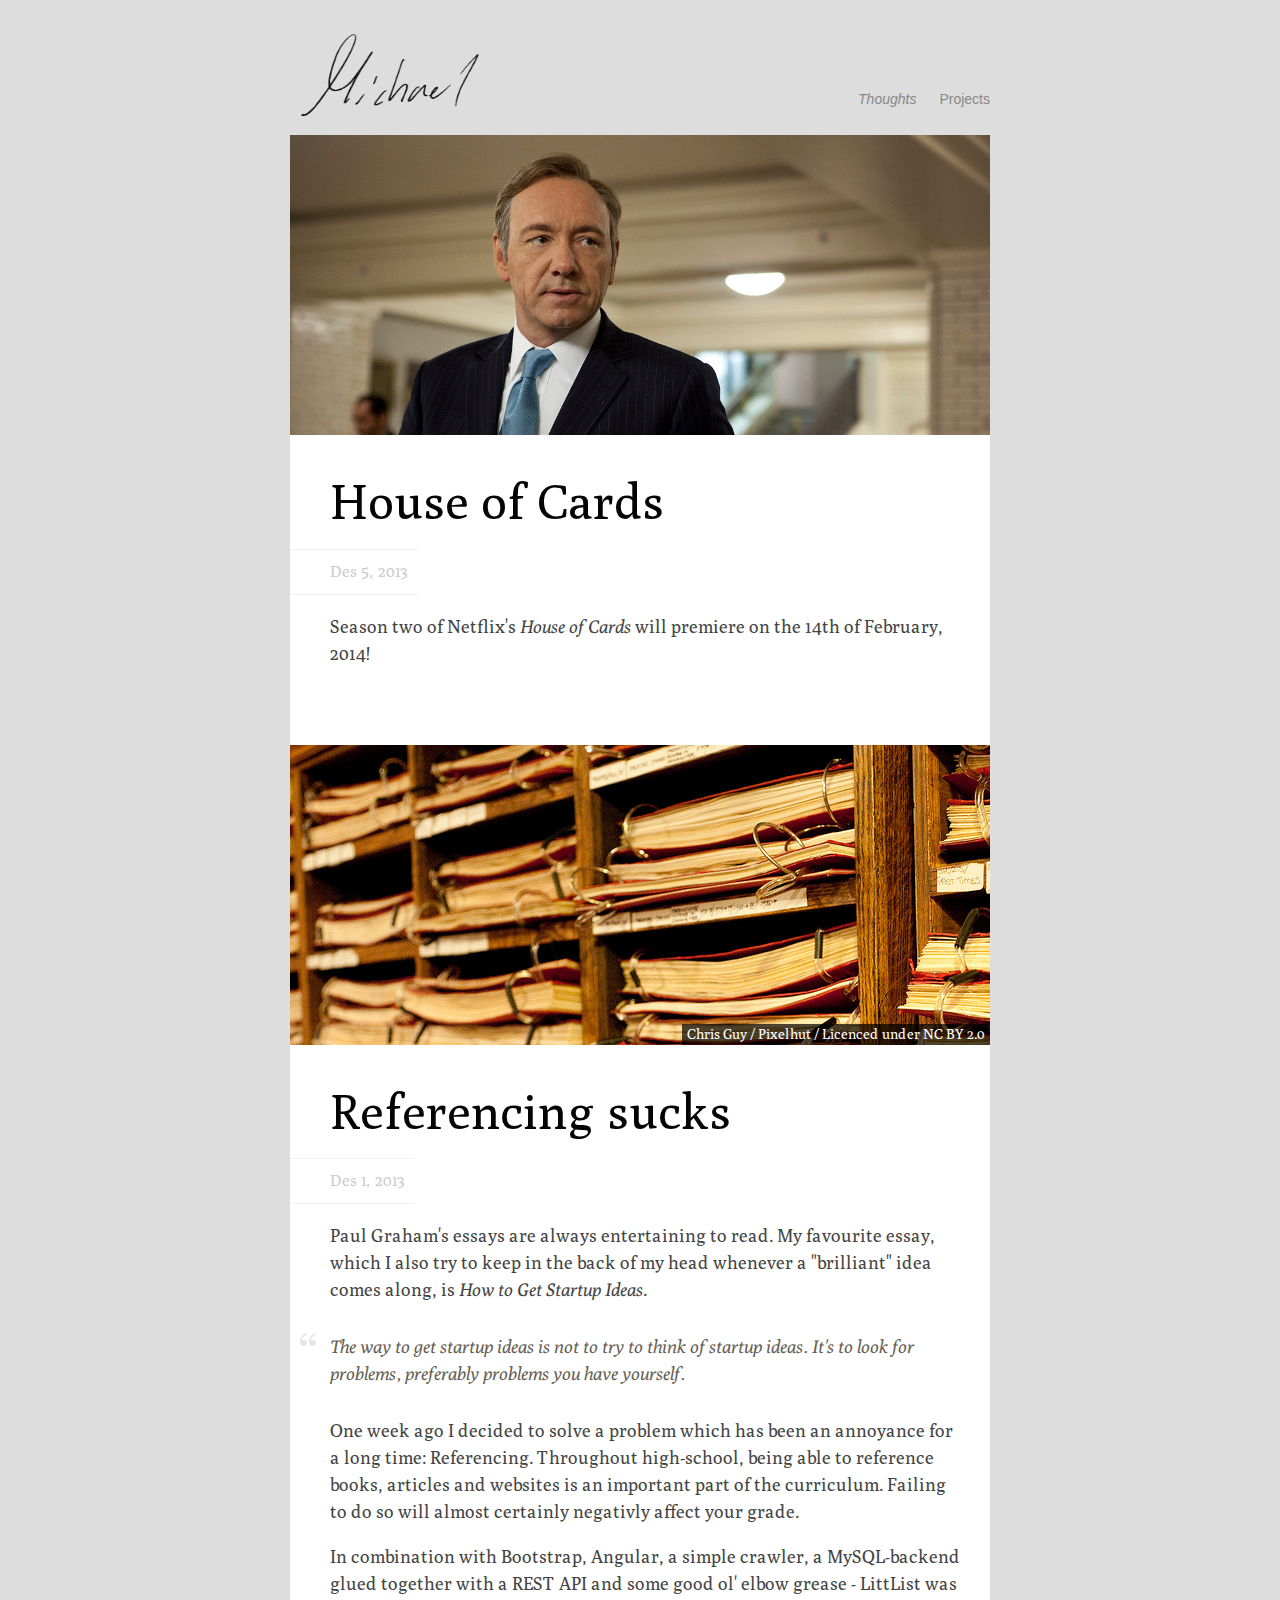
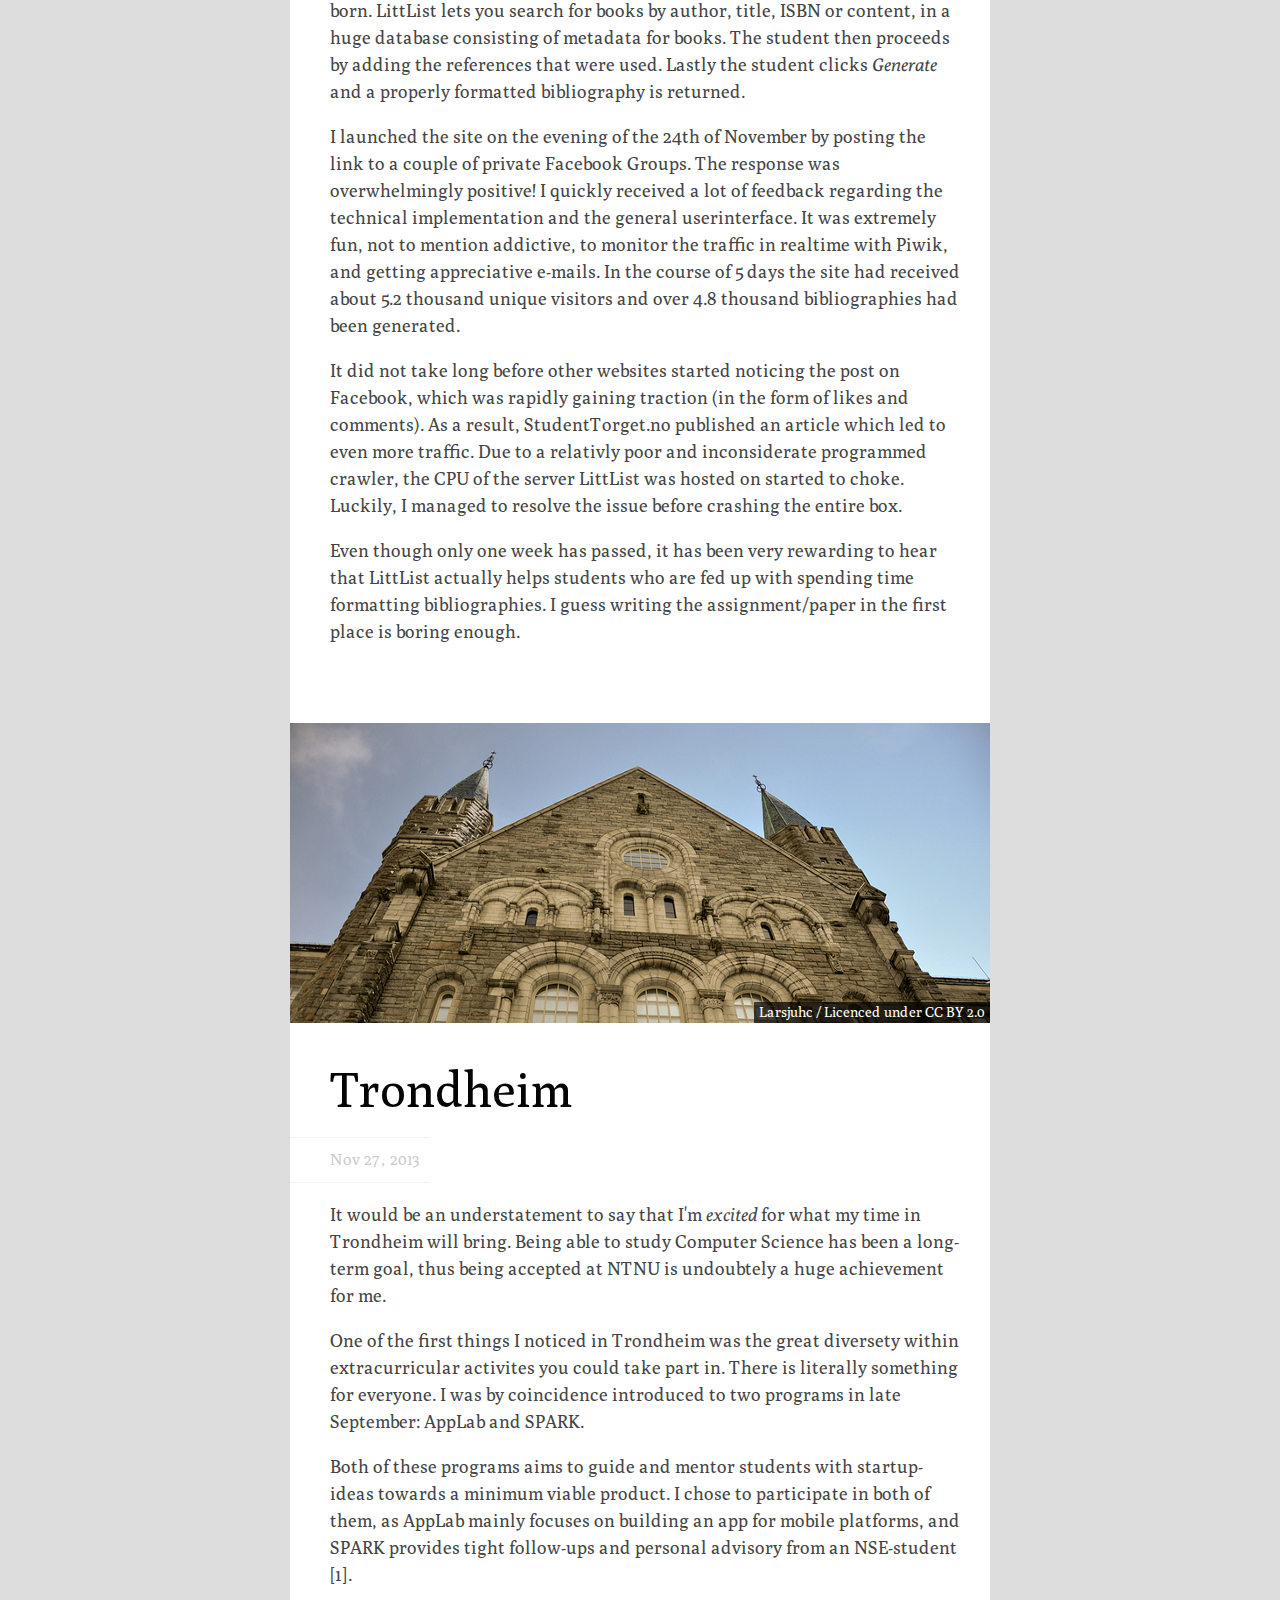
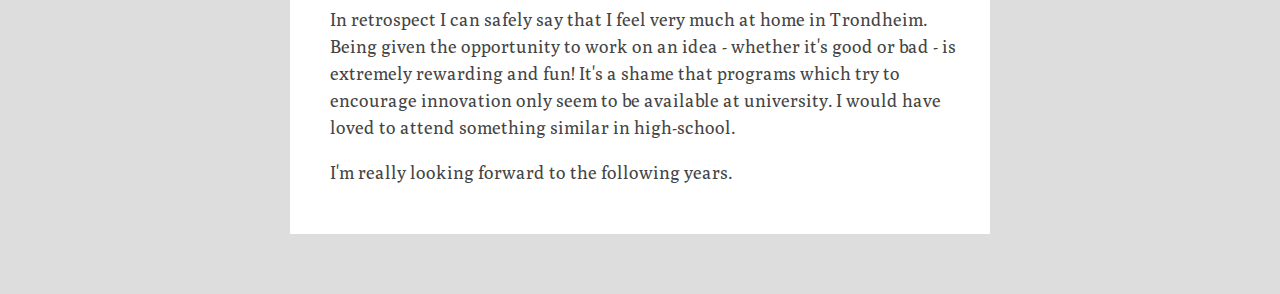
==== index.htm @ e403722e "moving to github" ====
<html>
	<head>
		<title>Michael McMillan</title>
		<meta charset="utf-8">
		<link href='http://fonts.googleapis.com/css?family=Poly:400,400italic' rel='stylesheet' type='text/css'>
		<style>
		
		/* General */
		
		body {
			background: #ddd;
			color: #444;
			font: 14px 'Poly', georgia, serif;
			line-height: 1.5;
			font-weight: lighter;
		}
		
		a:link, a:visited, a:active {
			color:#888;
			text-decoration:none;
		}
		
		.container {
			position: relative;
			display:block;
			width: 700px;
			
			margin-top:30px;
			margin-left: auto;
			margin-right: auto;
		}
		
		/* Top-part */
		
		.header {
			width:700px;
			margin-top: 30px;
			margin-bottom:15px;
		}
		
		.signature {
			
		}
		
		.navigation {
			display: block;
			text-align: left;
			float: right;
			line-height: 50px;
			padding-top:30px;
		}
		
		.navigation li {
			display: inline;
			padding-left: 20px;
			color: #888;
			font-size:14px;
			font-family: helvetica, sans-serif;
			font-weight: lighter;
		}
		
		.navigation li[active] {
			font-style:italic;
		}
		
		/* Middle-part */
		
		.posts {
			background:white;
			margin-bottom:60px;
		}
		
		/* Post */
		.post {
			margin-bottom:30px;
			
		}
		
		.post .title {
			font: 14px 'Poly', georgia, serif;
			color: #040404;
			line-height: 1.5;
			padding: 10px 30px 0px 40px;
			font-size: 350%;
			font-weight: 100;
			margin-bottom:10px;
			margin-top:20px;
		}
		
		.post .date {
			display: inline-block;
			border: 1px solid rgba(0,0,0,0.05);
			border-left: none;
			border-right: none;
			padding: 10px 10px 10px 40px;
			color: #ccc;
			font-size:16px;
			font-weight:lighter;
		}
		
		.post .content {
			color: #444;
			font: 18px 'Poly', georgia, serif;
			line-height: 1.5;
			font-variant: normal;
			font-weight: 100;
			padding: 0px 30px 0px 40px;
			-webkit-font-smoothing: antialiased;
			padding-bottom:30px;
		}
		
		.post blockquote {
			font-family: 'Poly', georgia;
		    font-style:italic;
		    background:transparent url(img/quotation-mark.png) no-repeat;
		    padding:0em 0em 0em 30px;
		    margin: 30px 0px 30px -30px;
		    color: #666055;
		    text-rendering: optimizelegibility;		
		}
		
		.post .image {
			height:300px;
			width:100%;
			position: relative;
		}
		
		.post .credit {
			position:absolute;
			
			background: rgba(0, 0, 0, 0.7);
			/*color:#444;*/
			color:white;
			bottom: 0; right: 0;
			margin-bottom:0px;
			padding-left:5px;
			padding-right:5px;
		}
		
		.post .credit a {
			color:white;
		}
	
		</style>
	</head>
	<body>
	   <div class="container">
		   <div class="header">
			   <img class="signature" src="img/signature.png" width="200" height="90">
			   
			   <ul class="navigation">
				   <li active><a href="/">Thoughts</a></li>
				   <li><a href="/projects.htm">Projects</a></li>	  
			   </ul>
		   </div>

		   <div class="posts">
			   
			   <div class="post" >
				   <div class="image" style="background-image:url('img/hoc_topp.jpg')"></div>
				   <h1 class="title">House of Cards</h1>
				   <div class="date">Des 5, 2013</div>
				   <div class="content">
					   <p>
							 Season two of Netflix's <i>House of Cards</i> will premiere on the 14th of February, 2014!
					   </p>
				   </div>
			   </div>
			   
			   <div class="post" >
				   <div class="image" style="background-image:url('img/library.jpg')">
					   <p class="credit">
						   <a href="http://www.flickr.com/people/pixelhut/">Chris Guy / Pixelhut</a> / Licenced under <a href="http://creativecommons.org/licenses/by-nc/2.0/">NC BY 2.0</a>
					   </p>
				   	</div>
				   <h1 class="title">Referencing sucks</h1>
				   <div class="date">Des 1, 2013</div>
				   <div class="content">
					   <p>
						   Paul Graham's essays are always entertaining to read. My favourite essay, which I also try 
						   to keep in the back of my head whenever a "brilliant" idea comes along, is <i>How to Get Startup Ideas</i>.
					   </p>
					   
					   <blockquote>
						   The way to get startup ideas is not to try to think of startup ideas. It's to look for problems,
						   preferably problems you have yourself.
					   </blockquote>
					   
					   <p>
						   One week ago I decided to solve a problem which has been an annoyance for a long time:
						   Referencing. Throughout high-school, being able to reference books, articles and websites is 
						   an important part of the curriculum. Failing to do so will almost certainly negativly affect
						   your grade.
					   </p>
					   
					   <p>
						   In combination with Bootstrap, Angular, a simple crawler, a MySQL-backend glued together with a REST API and
						   some good ol' elbow grease - LittList was born. LittList lets you search for books by author, title, ISBN or
						   content, in a huge database consisting of metadata for books. The student then proceeds by adding the references
						   that were used. Lastly the student clicks <i>Generate</i> and a properly formatted bibliography is returned.
					   </p>
					   
					   <p>
						   I launched the site on the evening of the 24th of November by posting the link to a couple of private Facebook Groups.
						   The response was overwhelmingly positive! I quickly received a lot of feedback regarding the
						   technical implementation and the general userinterface. It was extremely fun, not to mention addictive,
						   to monitor the traffic in realtime with Piwik, and getting appreciative e-mails. In the course of 5 days 
						   the site had received about 5.2 thousand unique visitors and over 4.8 thousand bibliographies had been generated.
					   </p>
					   
					   <p>
						   It did not take long before other websites started noticing the post on Facebook, which was rapidly gaining
						   traction (in the form of likes and comments). As a result, StudentTorget.no published an article which led
						   to even more traffic. Due to a relativly poor and inconsiderate programmed crawler, the CPU of the server
						   LittList was hosted on started to choke. Luckily, I managed to resolve the issue before crashing the entire box.
					   </p>
					   
					   <p>
						   Even though only one week has passed, it has been very rewarding to hear that LittList actually helps students
						   who are fed up with spending time formatting bibliographies. I guess writing the assignment/paper in the first place
						   is boring enough.
					   </p>
				   </div>
			   </div>
			   
			   
			   <div class="post">
				   <div class="image" style="background-image:url('img/hovedbygget.jpg')">
				   	<p class="credit">
						<a href="http://www.flickr.com/photos/larsjuh/">Larsjuhc</a> / Licenced under <a href="http://creativecommons.org/licenses/by/2.0/deed.en">CC BY 2.0</a>
					</p>
				   </div>
				   <h1 class="title">Trondheim</h1>
				   <div class="date">Nov 27, 2013</div>
				   <div class="content">
					   <p>
						   It would be an understatement to say that I'm <i>excited</i> for what my time in Trondheim
						   will bring. Being able to study Computer Science has been a long-term goal, thus being
						   accepted at NTNU is undoubtely a huge achievement for me.
					   </p>
					  
					   <p>
						   One of the first things I noticed in Trondheim was the great diversety within extracurricular
						   activites you could take part in. There is literally something for everyone. I was by coincidence
						   introduced to two programs in late September: AppLab and SPARK.
					   </p>
					   
					   <p>
						  Both of these programs aims to guide and mentor students with startup-ideas towards a
						  minimum viable product. I chose to participate in both of them, as AppLab mainly focuses on
						  building an app for mobile platforms, and SPARK provides tight follow-ups and personal advisory from 
						  an NSE-student [1].
					   </p>
					  
					   <p>
						  In retrospect I can safely say that I feel very much at home in Trondheim. Being given the opportunity 
						  to work on an idea - whether it's good or bad - is extremely rewarding and fun! It's a shame that programs
						  which try to encourage innovation only seem to be available at university. I would have loved to attend 
						  something similar in high-school.
					   </p>
					   
					   <p>
						   I'm really looking forward to the following years.
					   </p>
				   </div>
			   </div>
		   </div>
	   </div>
	   
	   <!-- Piwik -->
	   <script type="text/javascript">
	     var _paq = _paq || [];
	     _paq.push(["trackPageView"]);
	     _paq.push(["enableLinkTracking"]);

	     (function() {
	       var u=(("https:" == document.location.protocol) ? "https" : "http") + "://kilde.michaelmcmillan.net/piwik/";
	       _paq.push(["setTrackerUrl", u+"piwik.php"]);
	       _paq.push(["setSiteId", "2"]);
	       var d=document, g=d.createElement("script"), s=d.getElementsByTagName("script")[0]; g.type="text/javascript";
	       g.defer=true; g.async=true; g.src=u+"piwik.js"; s.parentNode.insertBefore(g,s);
	     })();
	   </script>
	   <!-- End Piwik Code -->
	   
	</body>
</html>
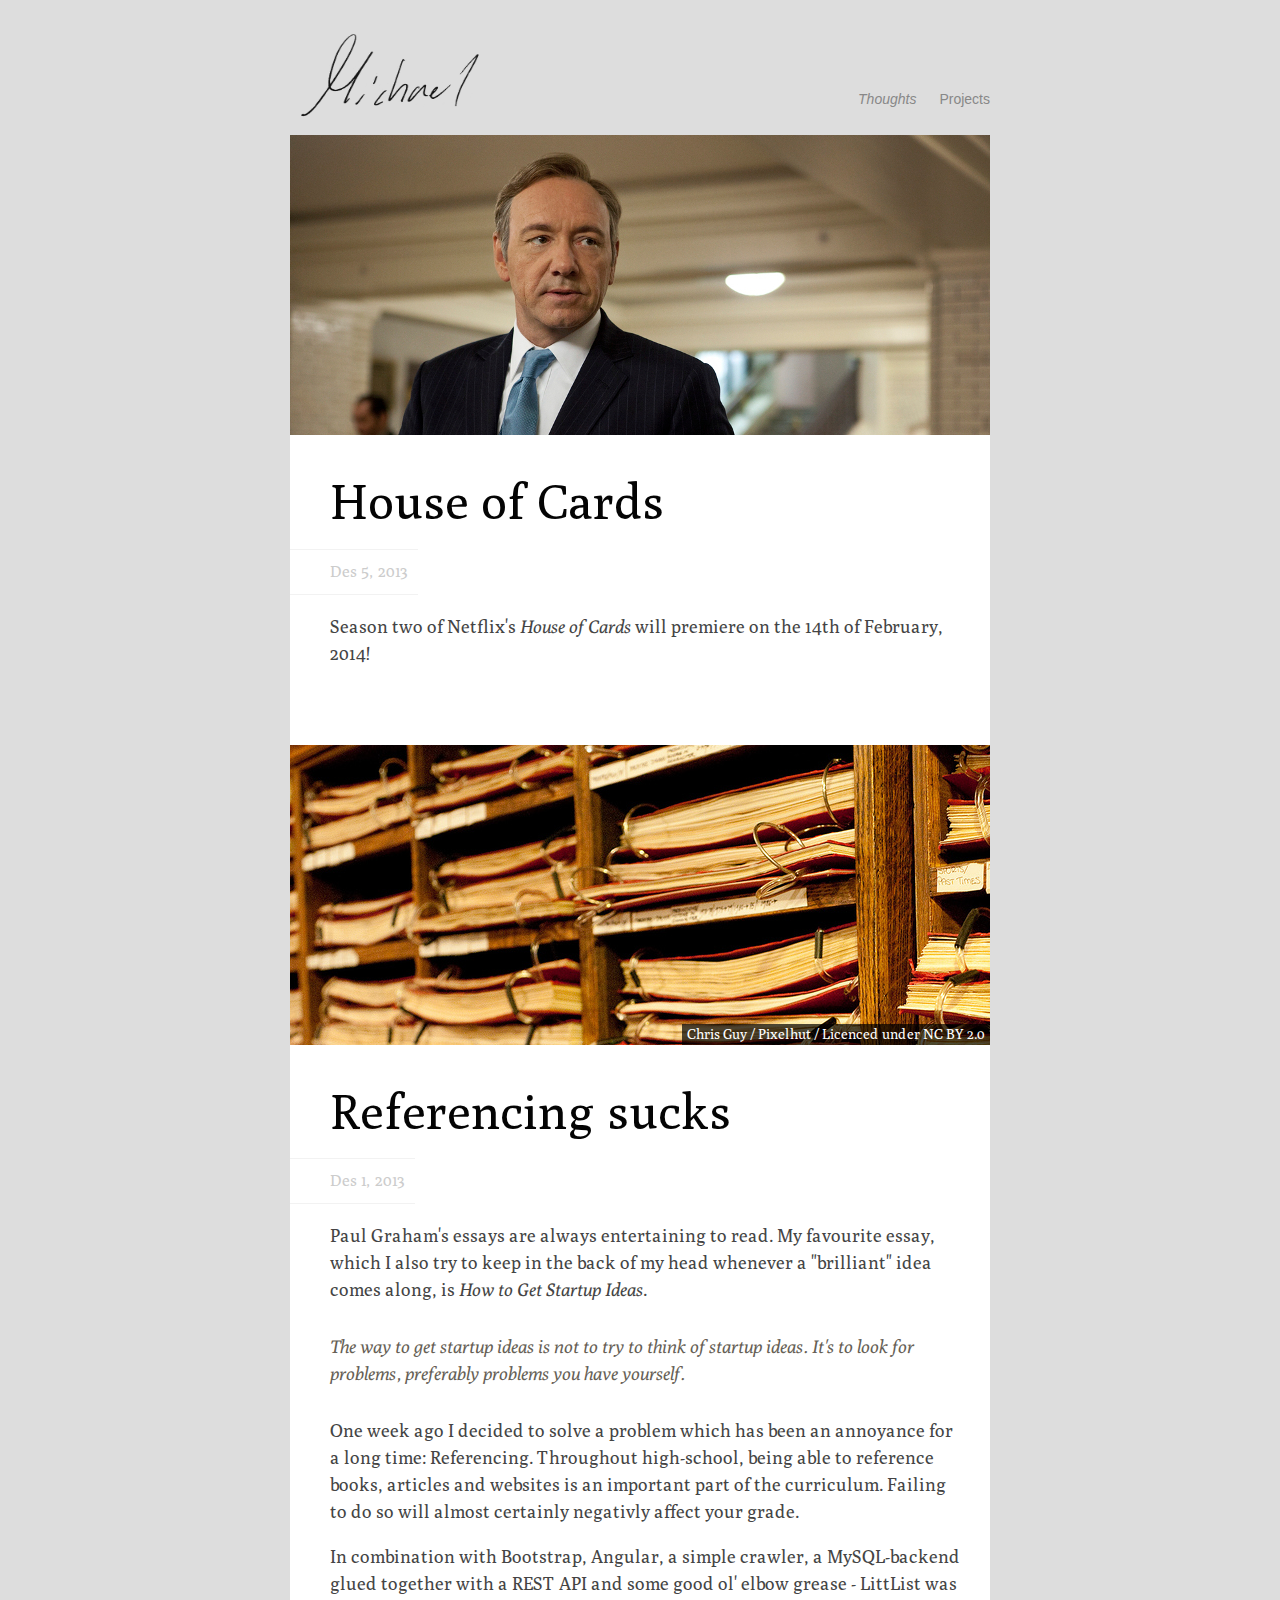
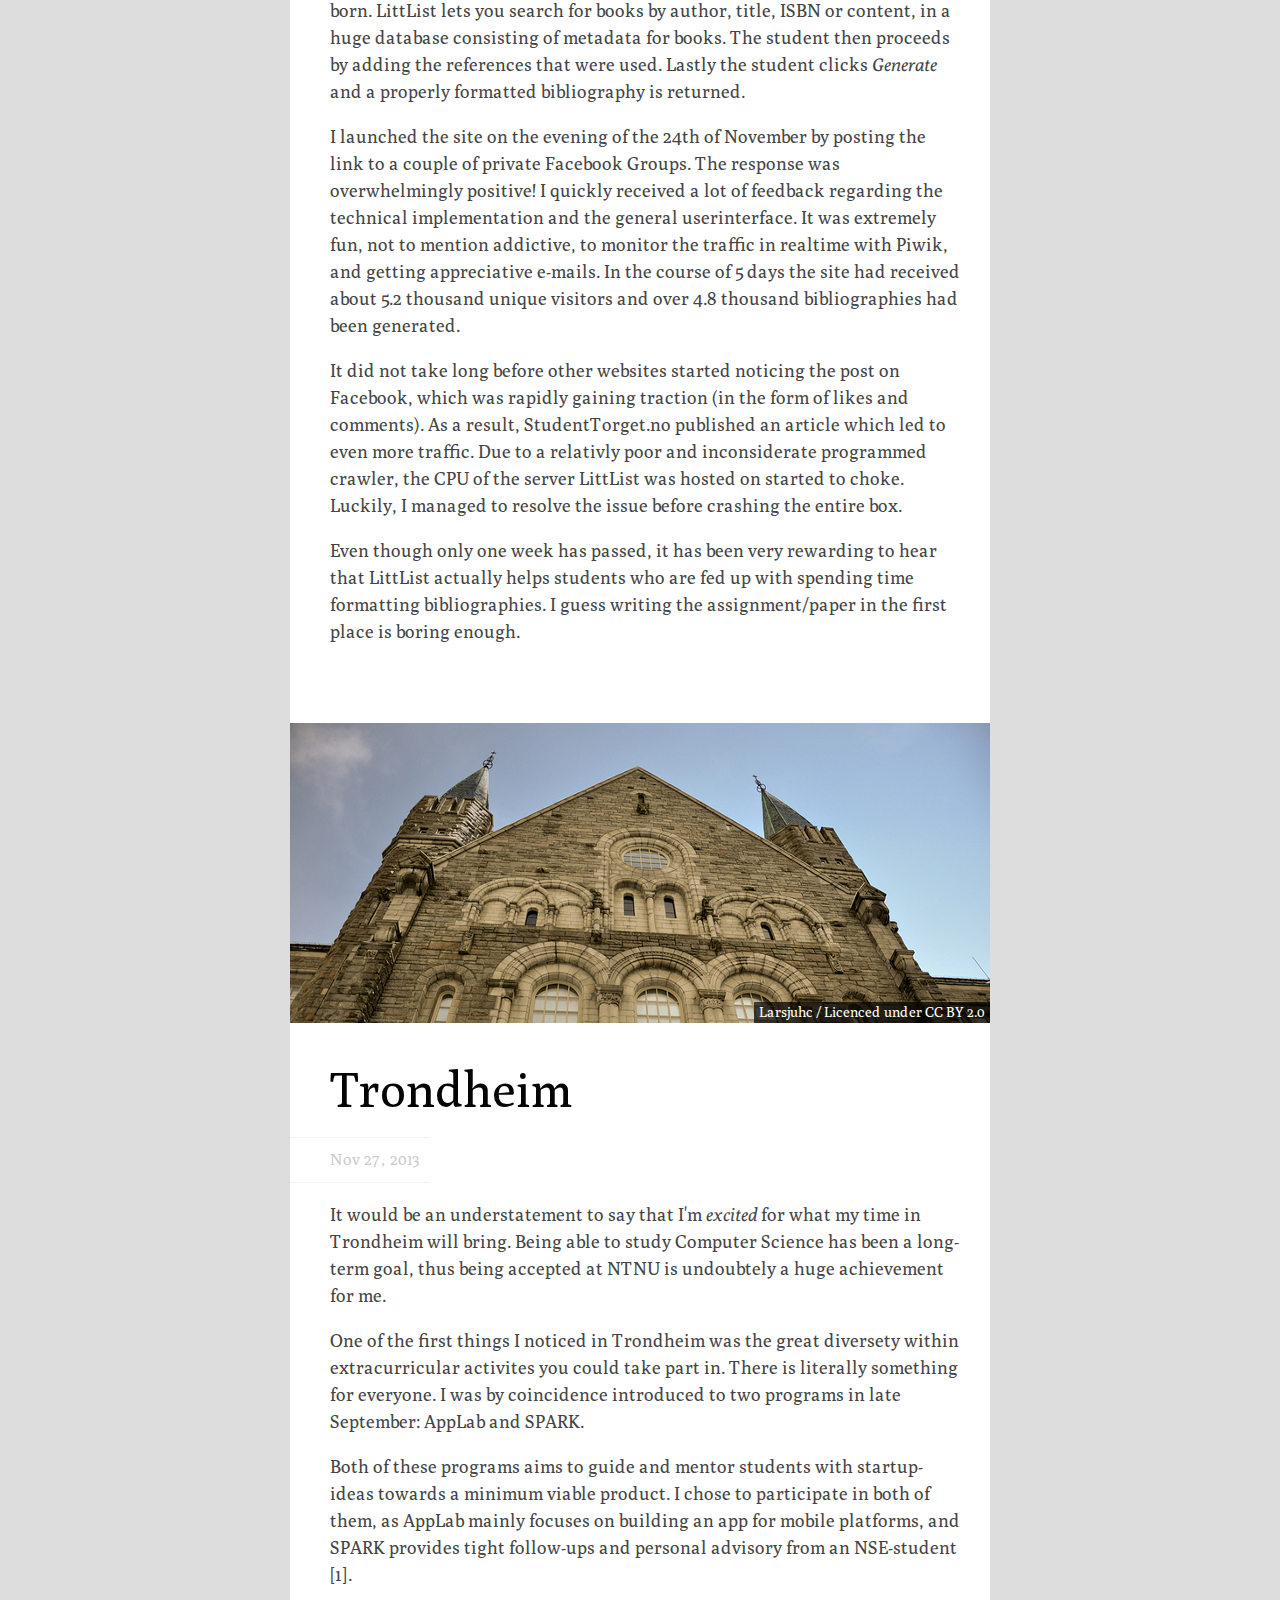
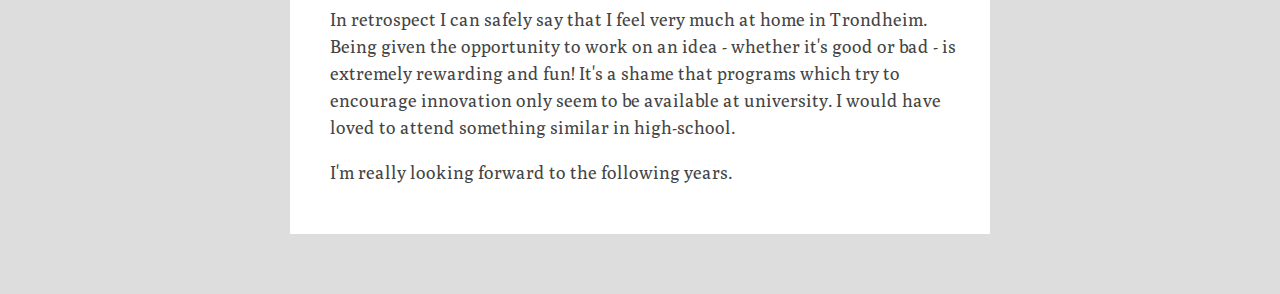
==== commit 5a15cf3c: "separated css" ====
--- a/index.htm
+++ b/index.htm
@@ -3,145 +3,7 @@
 		<title>Michael McMillan</title>
 		<meta charset="utf-8">
 		<link href='http://fonts.googleapis.com/css?family=Poly:400,400italic' rel='stylesheet' type='text/css'>
-		<style>
-		
-		/* General */
-		
-		body {
-			background: #ddd;
-			color: #444;
-			font: 14px 'Poly', georgia, serif;
-			line-height: 1.5;
-			font-weight: lighter;
-		}
-		
-		a:link, a:visited, a:active {
-			color:#888;
-			text-decoration:none;
-		}
-		
-		.container {
-			position: relative;
-			display:block;
-			width: 700px;
-			
-			margin-top:30px;
-			margin-left: auto;
-			margin-right: auto;
-		}
-		
-		/* Top-part */
-		
-		.header {
-			width:700px;
-			margin-top: 30px;
-			margin-bottom:15px;
-		}
-		
-		.signature {
-			
-		}
-		
-		.navigation {
-			display: block;
-			text-align: left;
-			float: right;
-			line-height: 50px;
-			padding-top:30px;
-		}
-		
-		.navigation li {
-			display: inline;
-			padding-left: 20px;
-			color: #888;
-			font-size:14px;
-			font-family: helvetica, sans-serif;
-			font-weight: lighter;
-		}
-		
-		.navigation li[active] {
-			font-style:italic;
-		}
-		
-		/* Middle-part */
-		
-		.posts {
-			background:white;
-			margin-bottom:60px;
-		}
-		
-		/* Post */
-		.post {
-			margin-bottom:30px;
-			
-		}
-		
-		.post .title {
-			font: 14px 'Poly', georgia, serif;
-			color: #040404;
-			line-height: 1.5;
-			padding: 10px 30px 0px 40px;
-			font-size: 350%;
-			font-weight: 100;
-			margin-bottom:10px;
-			margin-top:20px;
-		}
-		
-		.post .date {
-			display: inline-block;
-			border: 1px solid rgba(0,0,0,0.05);
-			border-left: none;
-			border-right: none;
-			padding: 10px 10px 10px 40px;
-			color: #ccc;
-			font-size:16px;
-			font-weight:lighter;
-		}
-		
-		.post .content {
-			color: #444;
-			font: 18px 'Poly', georgia, serif;
-			line-height: 1.5;
-			font-variant: normal;
-			font-weight: 100;
-			padding: 0px 30px 0px 40px;
-			-webkit-font-smoothing: antialiased;
-			padding-bottom:30px;
-		}
-		
-		.post blockquote {
-			font-family: 'Poly', georgia;
-		    font-style:italic;
-		    background:transparent url(img/quotation-mark.png) no-repeat;
-		    padding:0em 0em 0em 30px;
-		    margin: 30px 0px 30px -30px;
-		    color: #666055;
-		    text-rendering: optimizelegibility;		
-		}
-		
-		.post .image {
-			height:300px;
-			width:100%;
-			position: relative;
-		}
-		
-		.post .credit {
-			position:absolute;
-			
-			background: rgba(0, 0, 0, 0.7);
-			/*color:#444;*/
-			color:white;
-			bottom: 0; right: 0;
-			margin-bottom:0px;
-			padding-left:5px;
-			padding-right:5px;
-		}
-		
-		.post .credit a {
-			color:white;
-		}
-	
-		</style>
+		<link rel="stylesheet" type="text/css" media="screen" href="/css/stil.css">
 	</head>
 	<body>
 	   <div class="container">
--- a/css/stil.css
+++ b/css/stil.css
@@ -0,0 +1,135 @@
+/* General */
+
+body {
+	background: #ddd;
+	color: #444;
+	font: 14px 'Poly', georgia, serif;
+	line-height: 1.5;
+	font-weight: lighter;
+}
+
+a:link, a:visited, a:active {
+	color:#888;
+	text-decoration:none;
+}
+
+.container {
+	position: relative;
+	display:block;
+	width: 700px;
+	
+	margin-top:30px;
+	margin-left: auto;
+	margin-right: auto;
+}
+
+/* Top-part */
+
+.header {
+	width:700px;
+	margin-top: 30px;
+	margin-bottom:15px;
+}
+
+.signature {
+	
+}
+
+.navigation {
+	display: block;
+	text-align: left;
+	float: right;
+	line-height: 50px;
+	padding-top:30px;
+}
+
+.navigation li {
+	display: inline;
+	padding-left: 20px;
+	color: #888;
+	font-size:14px;
+	font-family: helvetica, sans-serif;
+	font-weight: lighter;
+}
+
+.navigation li[active] {
+	font-style:italic;
+}
+
+/* Middle-part */
+
+.posts {
+	background:white;
+	margin-bottom:60px;
+}
+
+/* Post */
+.post {
+	margin-bottom:30px;
+	
+}
+
+.post .title {
+	font: 14px 'Poly', georgia, serif;
+	color: #040404;
+	line-height: 1.5;
+	padding: 10px 30px 0px 40px;
+	font-size: 350%;
+	font-weight: 100;
+	margin-bottom:10px;
+	margin-top:20px;
+}
+
+.post .date {
+	display: inline-block;
+	border: 1px solid rgba(0,0,0,0.05);
+	border-left: none;
+	border-right: none;
+	padding: 10px 10px 10px 40px;
+	color: #ccc;
+	font-size:16px;
+	font-weight:lighter;
+}
+
+.post .content {
+	color: #444;
+	font: 18px 'Poly', georgia, serif;
+	line-height: 1.5;
+	font-variant: normal;
+	font-weight: 100;
+	padding: 0px 30px 0px 40px;
+	-webkit-font-smoothing: antialiased;
+	padding-bottom:30px;
+}
+
+.post blockquote {
+	font-family: 'Poly', georgia;
+    font-style:italic;
+    background:transparent url(img/quotation-mark.png) no-repeat;
+    padding:0em 0em 0em 30px;
+    margin: 30px 0px 30px -30px;
+    color: #666055;
+    text-rendering: optimizelegibility;		
+}
+
+.post .image {
+	height:300px;
+	width:100%;
+	position: relative;
+}
+
+.post .credit {
+	position:absolute;
+	
+	background: rgba(0, 0, 0, 0.7);
+	/*color:#444;*/
+	color:white;
+	bottom: 0; right: 0;
+	margin-bottom:0px;
+	padding-left:5px;
+	padding-right:5px;
+}
+
+.post .credit a {
+	color:white;
+}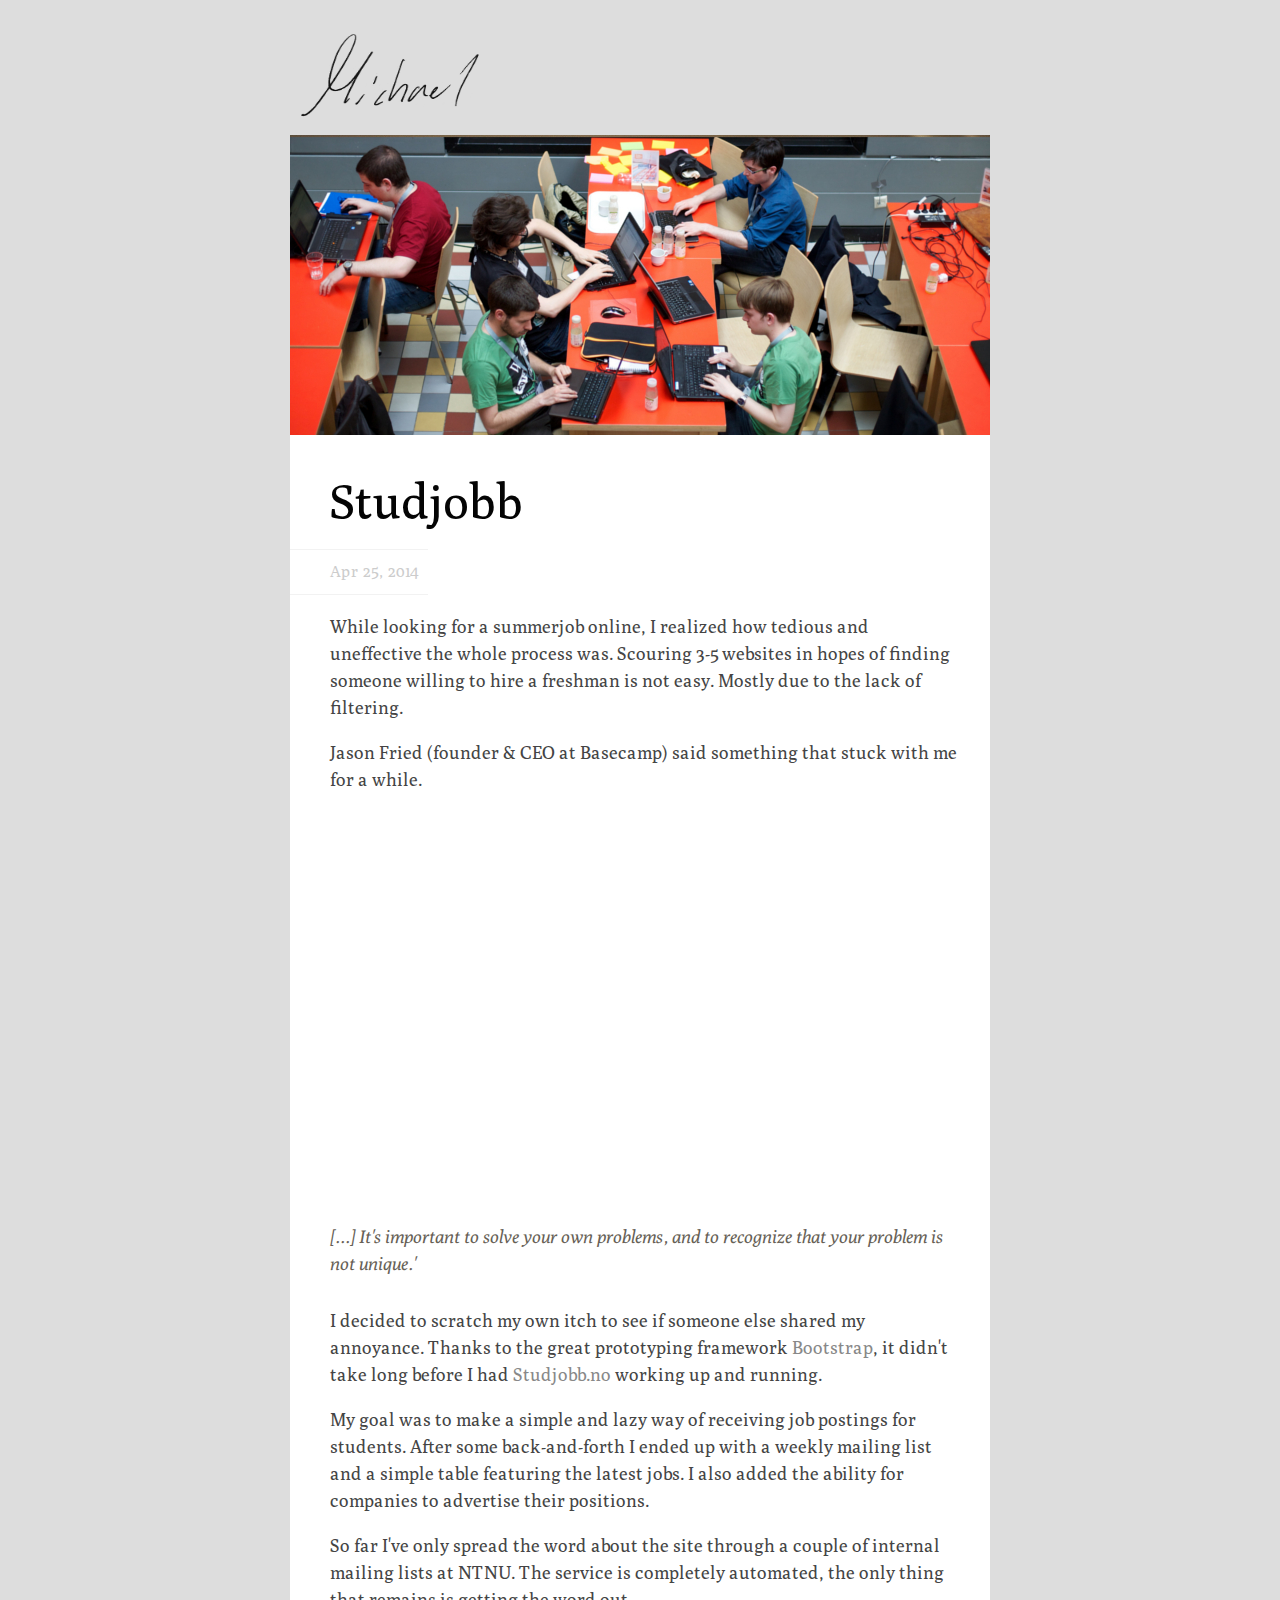
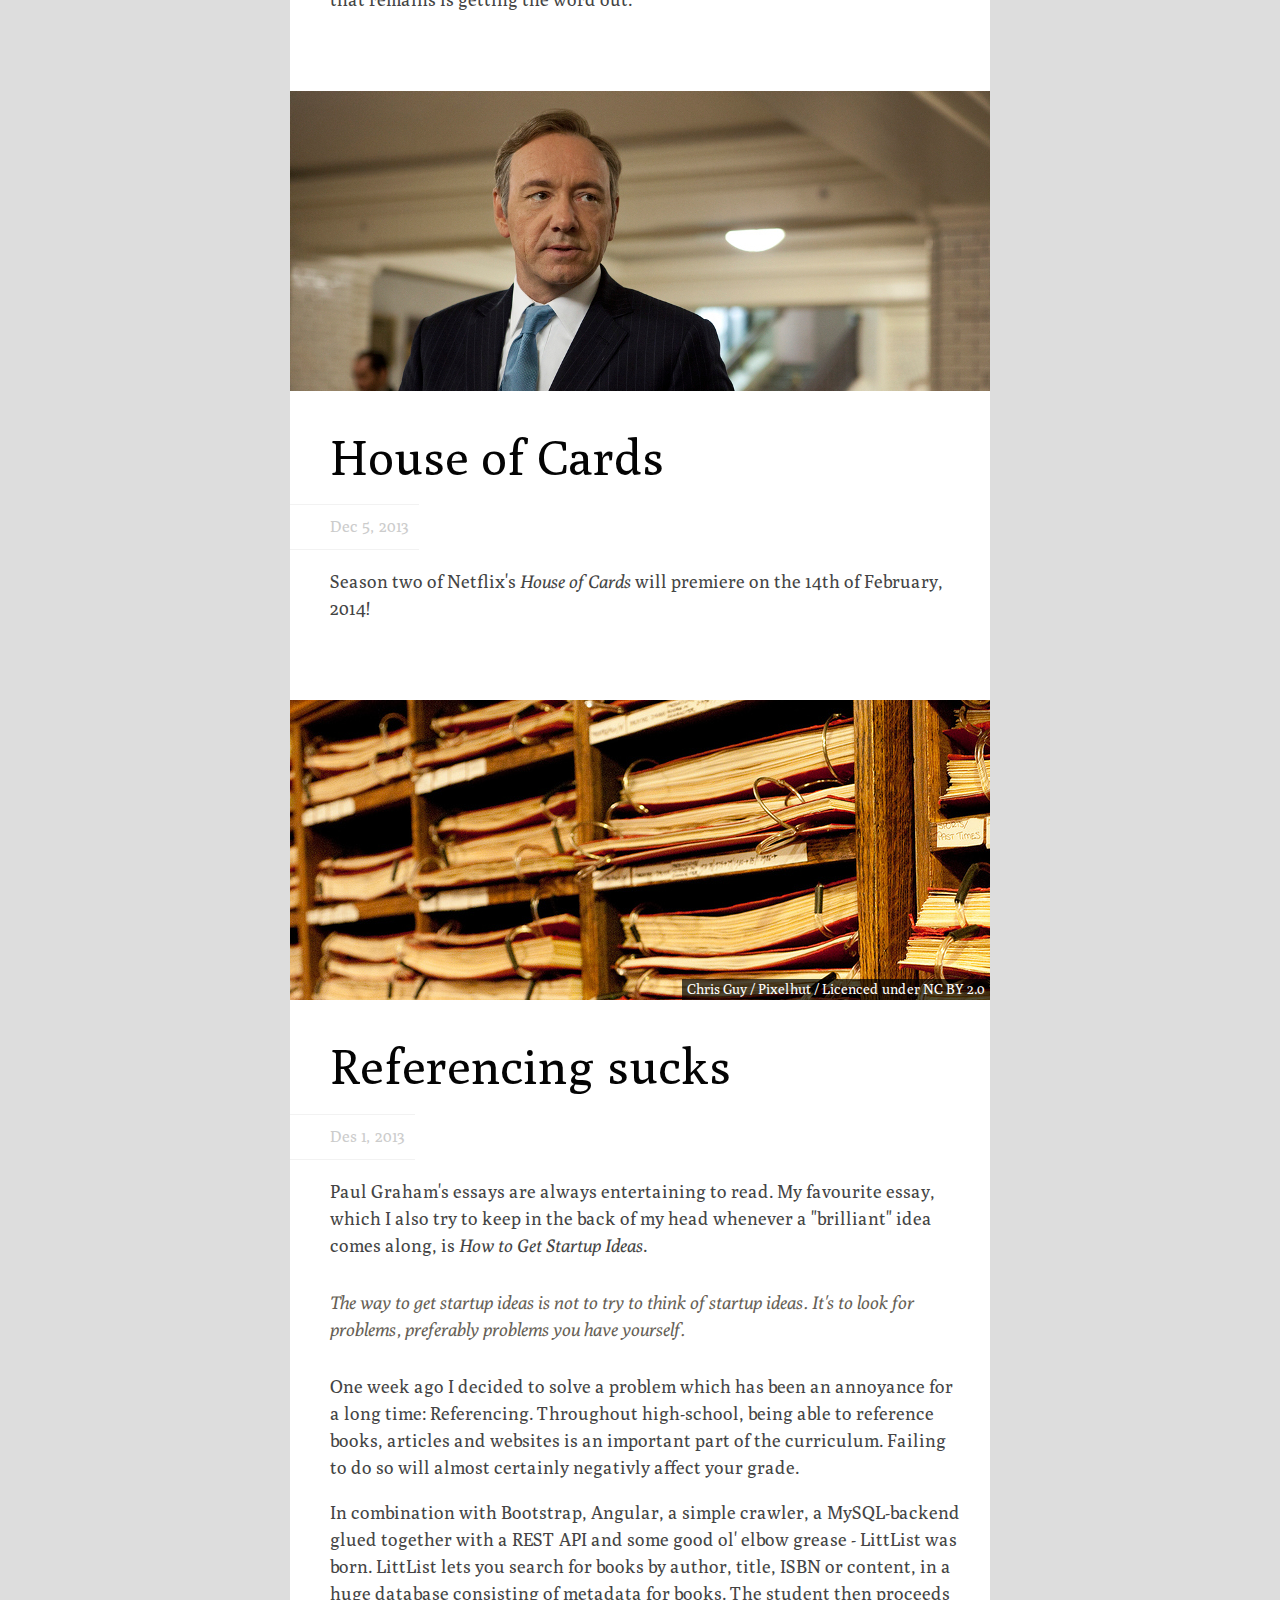
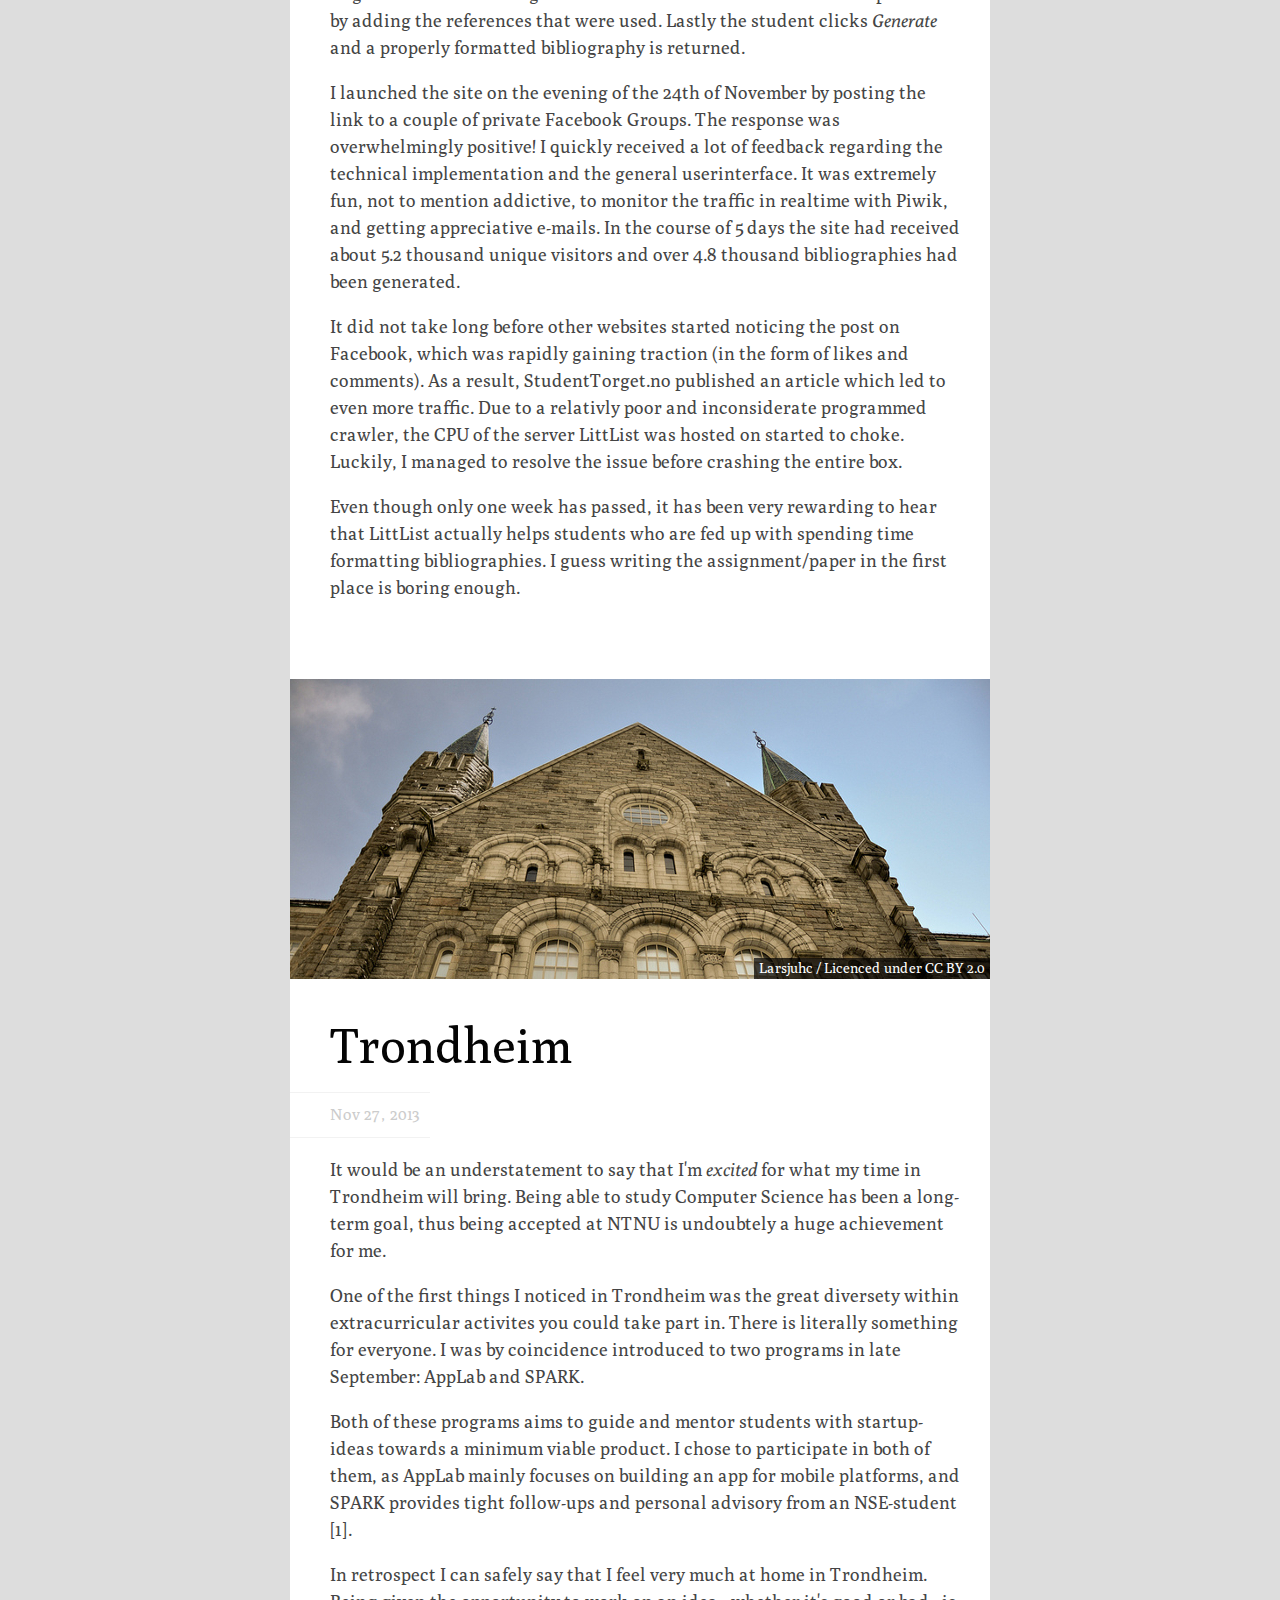
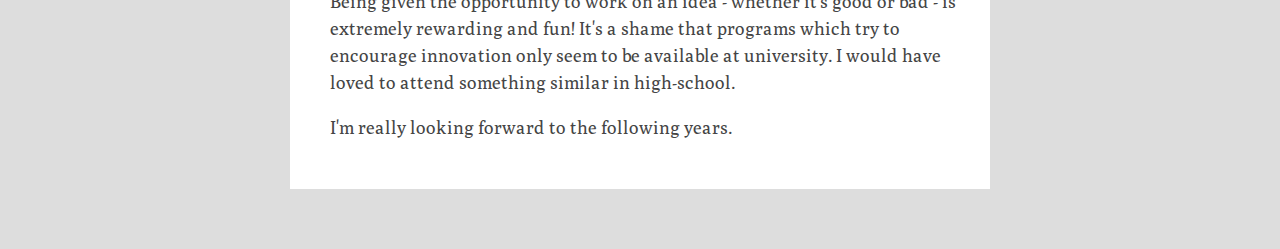
==== commit a5a9b012: "added post about studjobb.no" ====
--- a/index.htm
+++ b/index.htm
@@ -10,18 +10,55 @@
 		   <div class="header">
 			   <img class="signature" src="img/signature.png" width="200" height="90">
 			   
-			   <ul class="navigation">
+			   <!--
+                   <ul class="navigation">
 				   <li active><a href="/">Thoughts</a></li>
 				   <li><a href="/projects.htm">Projects</a></li>	  
 			   </ul>
+               -->
 		   </div>
 
 		   <div class="posts">
 			   
 			   <div class="post" >
+				   <div class="image" style="background-image:url('img/studjobb.jpg')"></div>
+				   <h1 class="title">Studjobb</h1>
+				   <div class="date">Apr 25, 2014</div>
+				   <div class="content">
+					   <p>
+							 While looking for a summerjob online, I realized how tedious and uneffective the 
+                             whole process was. Scouring 3-5 websites in hopes of finding someone willing to hire a freshman
+                             is not easy. Mostly due to the lack of filtering.
+					   </p>
+                       <p>
+                             Jason Fried (founder & CEO at Basecamp) said something that stuck with me for a while.
+                             <iframe width="630" height="400" src="//www.youtube.com/embed/UZGS_IOPZpk?start=523&showinfo=0" frameborder="0" allowfullscreen></iframe>
+                             <blockquote>[...] It's important to solve your own problems, and to recognize that your problem is not unique.'</blockquote>
+                          
+                       </p>
+                       <p>
+                              I decided to scratch my own itch to see if someone else shared my annoyance.
+                              Thanks to the great prototyping framework <a href="http://getbootstrap.com">Bootstrap</a>, it didn't
+                              take long before I had <a href="http://studjobb.no">Studjobb.no</a> working up and running.
+                       </p>
+                       <p>
+                              My goal was to make a simple and lazy way of receiving job postings for students.
+                              After some back-and-forth I ended up with a weekly mailing list and a simple
+                              table featuring the latest jobs. I also added the ability for companies to advertise
+                              their positions.
+                       </p>
+                       <p>
+                              So far I've only spread the word about the site through a couple of internal mailing lists
+                              at NTNU. The service is completely automated, the only thing that remains is getting
+                              the word out.
+                       </p>
+				   </div>
+			   </div>
+               
+			   <div class="post" >
 				   <div class="image" style="background-image:url('img/hoc_topp.jpg')"></div>
 				   <h1 class="title">House of Cards</h1>
-				   <div class="date">Des 5, 2013</div>
+				   <div class="date">Dec 5, 2013</div>
 				   <div class="content">
 					   <p>
 							 Season two of Netflix's <i>House of Cards</i> will premiere on the 14th of February, 2014!
@@ -144,6 +181,5 @@
 	     })();
 	   </script>
 	   <!-- End Piwik Code -->
-	   
 	</body>
 </html>
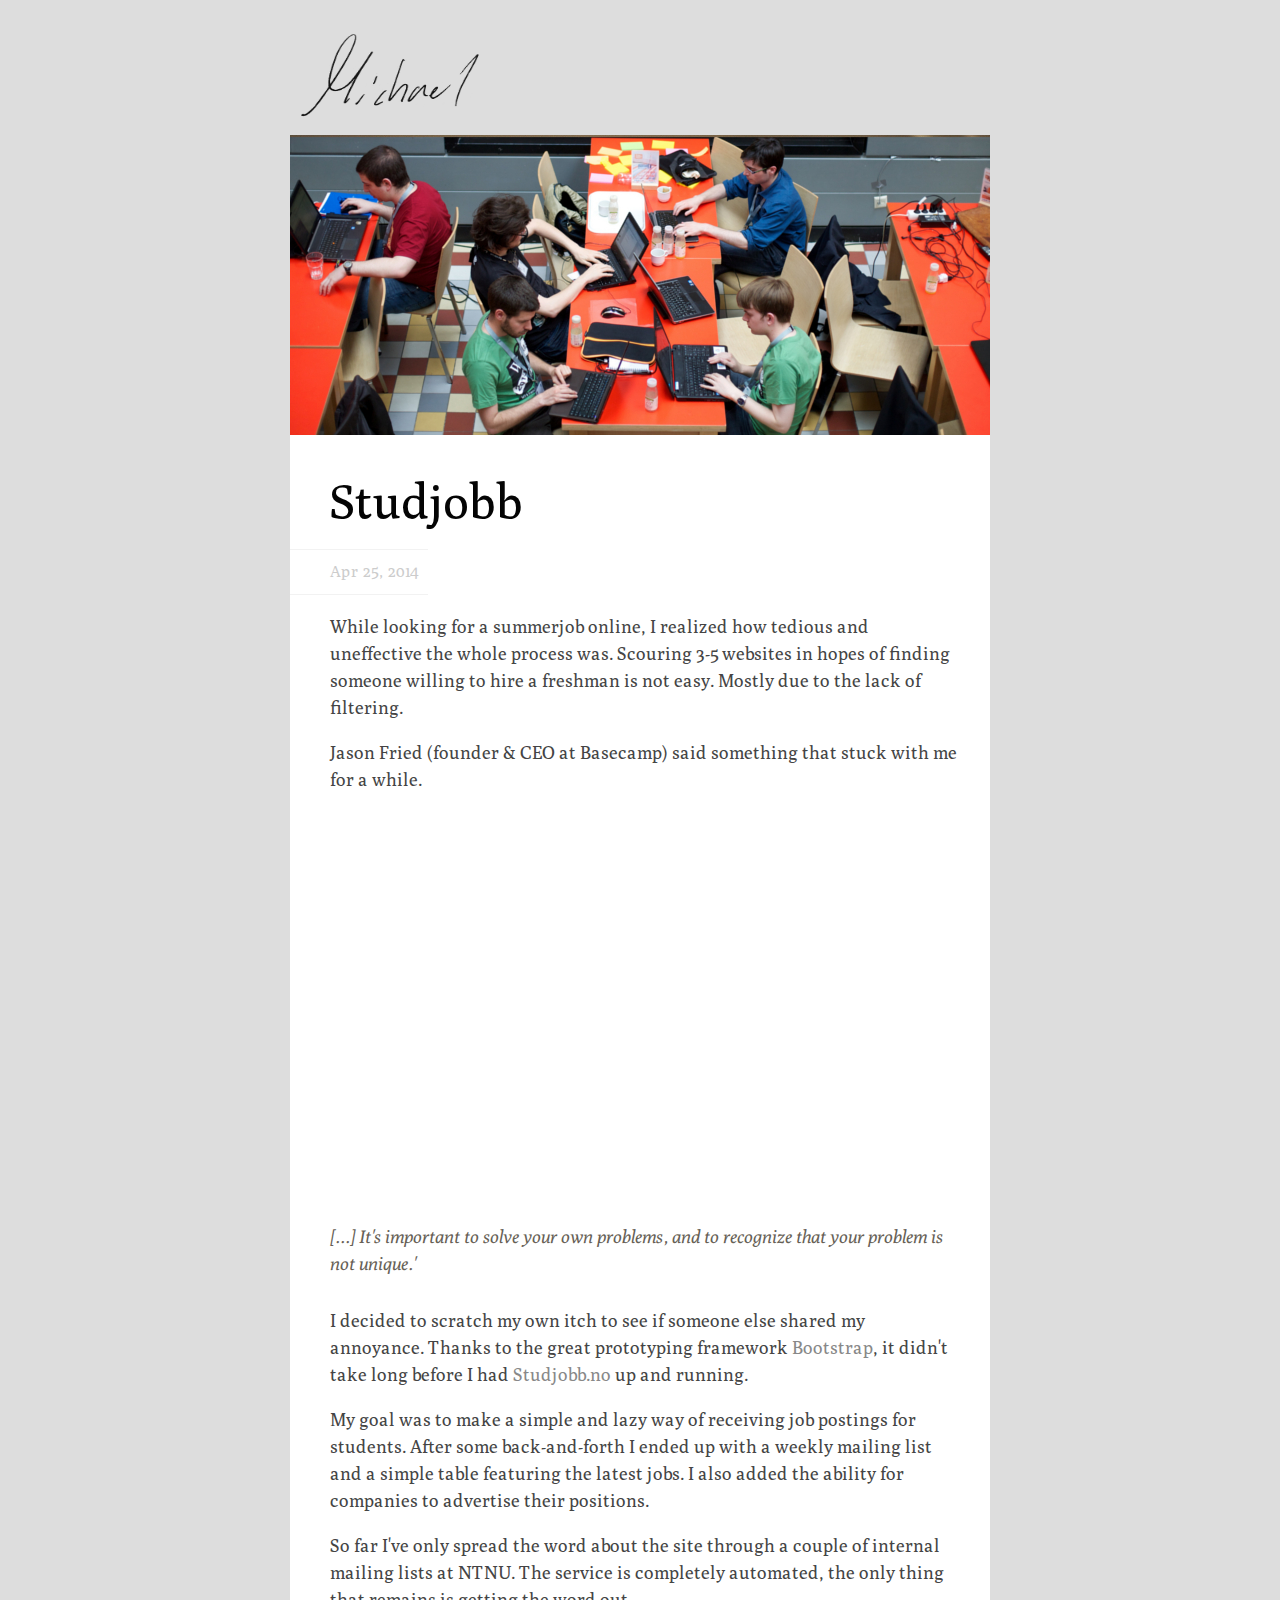
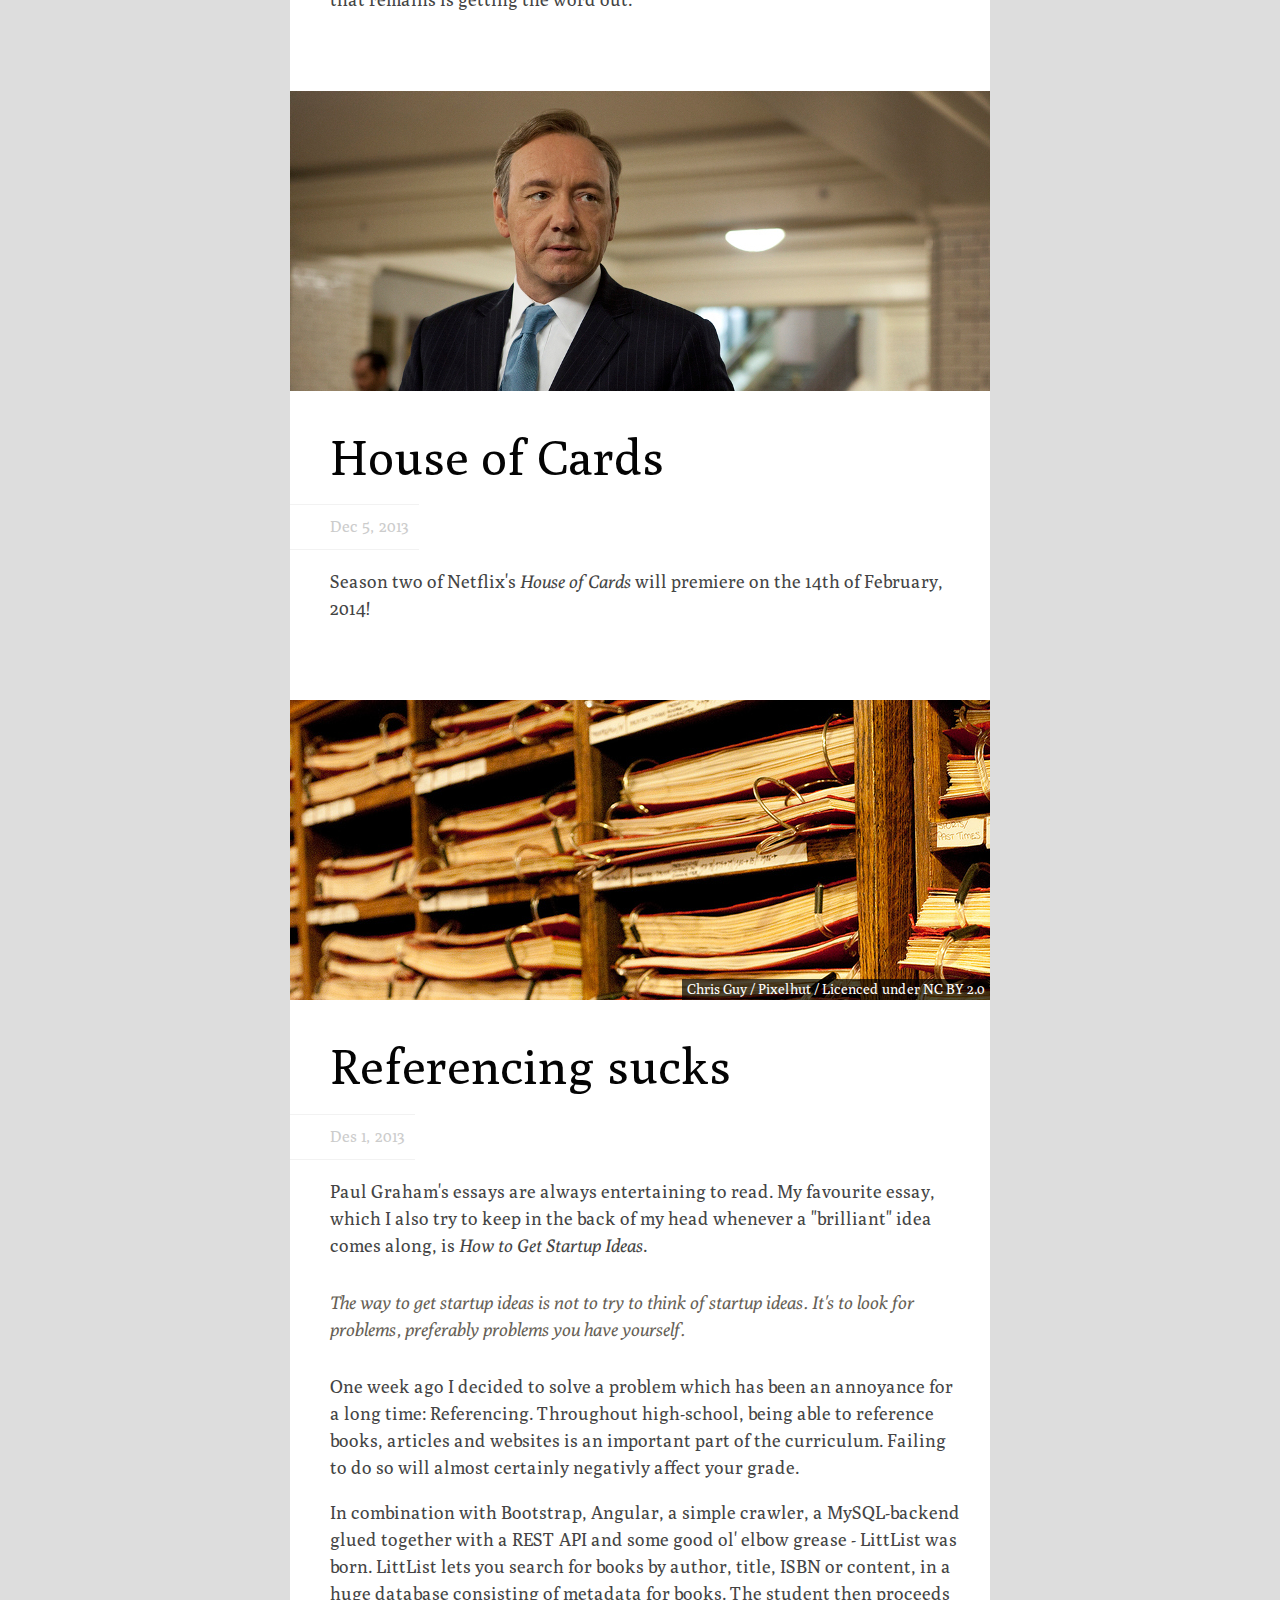
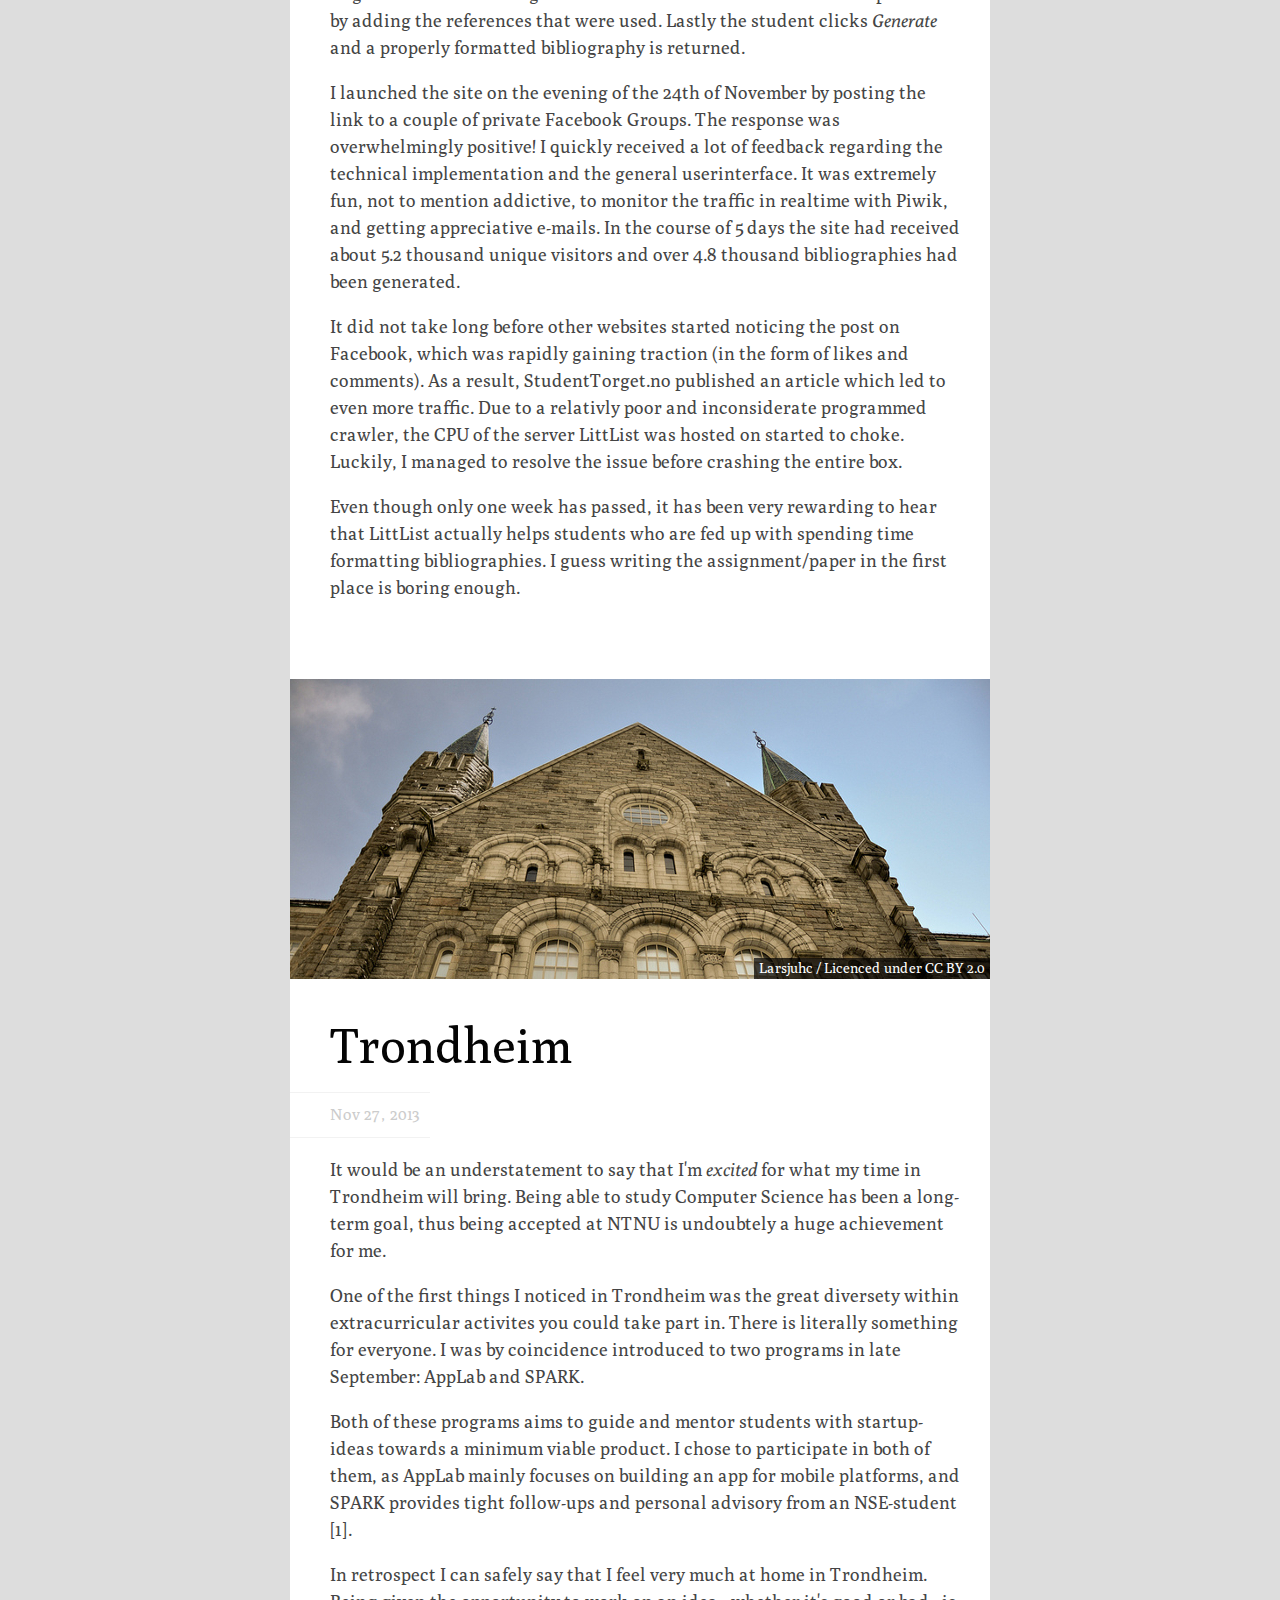
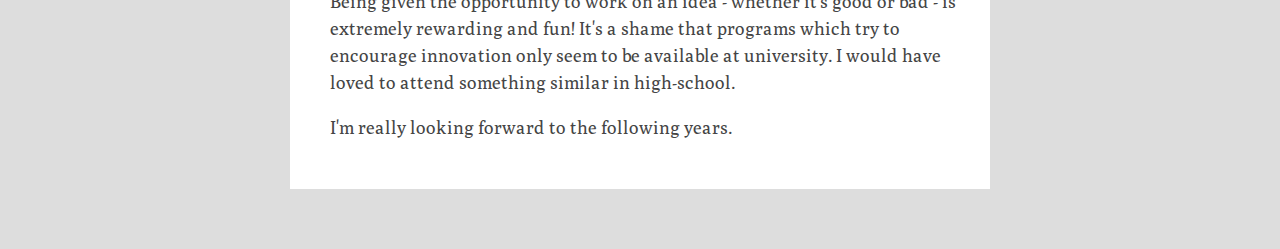
==== commit 57445e81: "fixed typo" ====
--- a/index.htm
+++ b/index.htm
@@ -39,7 +39,7 @@
                        <p>
                               I decided to scratch my own itch to see if someone else shared my annoyance.
                               Thanks to the great prototyping framework <a href="http://getbootstrap.com">Bootstrap</a>, it didn't
-                              take long before I had <a href="http://studjobb.no">Studjobb.no</a> working up and running.
+                              take long before I had <a href="http://studjobb.no">Studjobb.no</a> up and running.
                        </p>
                        <p>
                               My goal was to make a simple and lazy way of receiving job postings for students.
